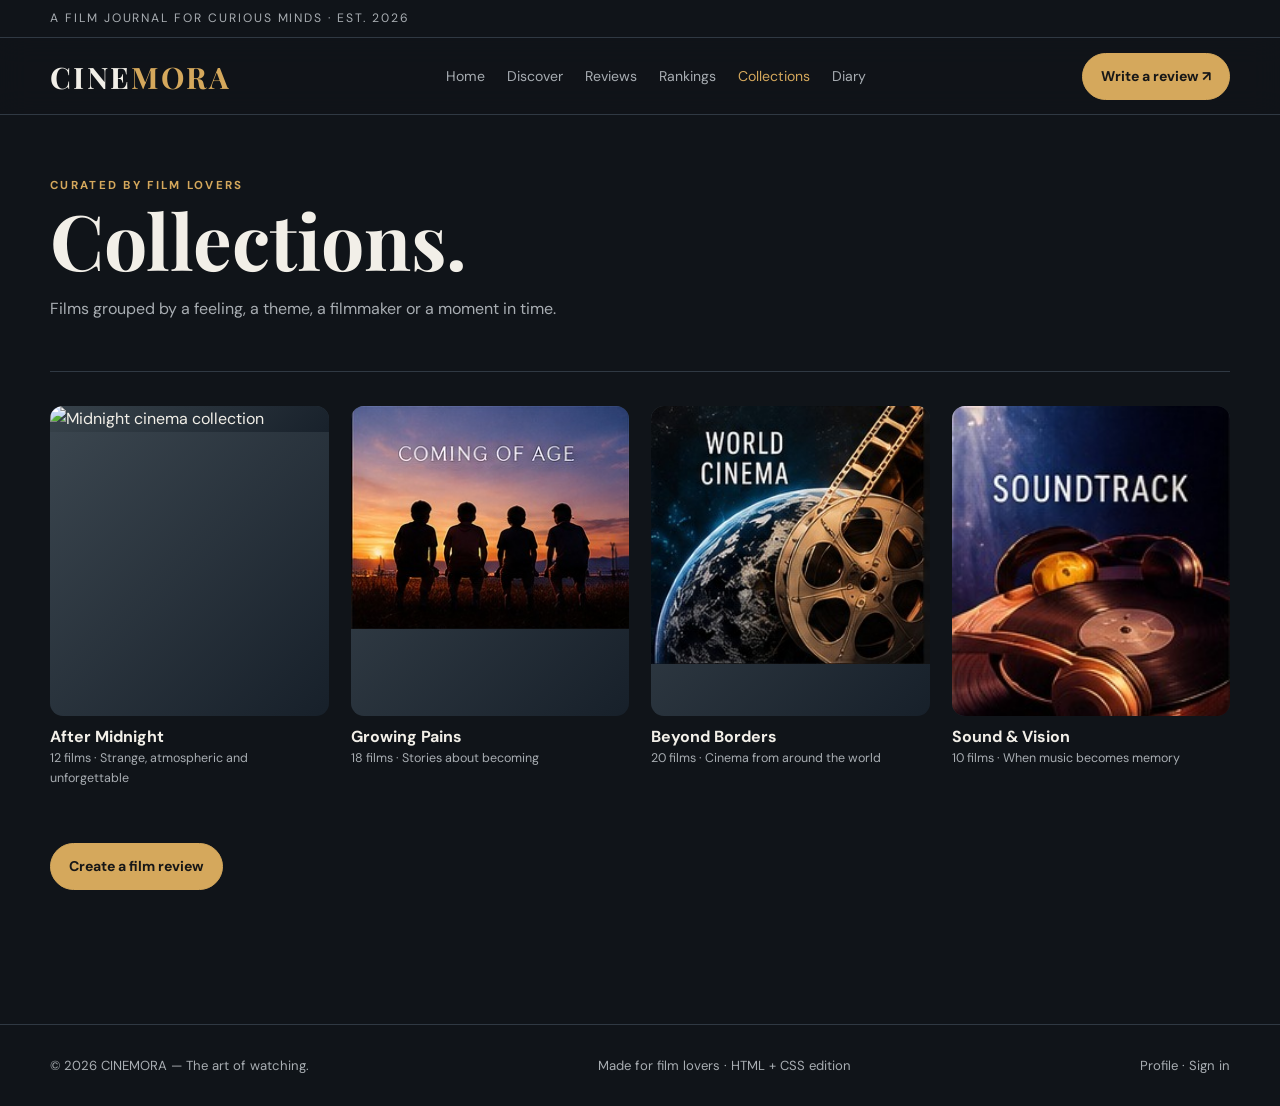
==== collections.html @ 4ff5b189 "Merge pull request #1 from sharathbeeraka6-lab/ali1 Ali1" ====
<!DOCTYPE html>
<html lang="en">

<head>
    <meta charset="UTF-8">
    <meta name="viewport" content="width=device-width, initial-scale=1.0">
    <meta name="description" content="Collections">
    <title>Collections | CINEMORA</title>
    <link rel="stylesheet" href="css/style.css">

</head>

<body>

    <!-- 6. Topline -->
    <div class="topline">

        <div class="container">
            A film journal for curious minds · Est. 2026
        </div>

    </div>

    <!-- 7. Navigation Bar -->
    <div class="nav-wrap">

        <div class="container">

            <nav>

                <!-- Website Logo -->
                <a class="logo" href="index.html">
                    CINE<span>MORA</span>
                </a>

                <!-- Navigation Links -->
                <div class="nav-links">

                    <a class="" href="index.html">Home</a>

                    <a class="" href="discover.html">Discover</a>

                    <a class="" href="review-hub.html">Reviews</a>

                    <a class="" href="rankings.html">Rankings</a>

                    <a class="active" href="collections.html">
                        Collections
                    </a>

                    <a class="" href="diary.html">Diary</a>

                </div>

                <!-- Review Button -->
                <a class="nav-cta" href="write-review.html">
                    Write a review ↗
                </a>

            </nav>

        </div>

    </div>

    <!-- 8. Main Content -->
    <main class="container">

        <!-- 9. Page Heading -->
        <div class="page-title">

            <div class="eyebrow">
                Curated by film lovers
            </div>

            <h1>Collections.</h1>

            <p>
                Films grouped by a feeling, a theme,
                a filmmaker or a moment in time.
            </p>

        </div>

        <!-- 10. Movie Collections Grid -->
        <div class="movie-grid">

            <!-- First Collection: After Midnight -->
            <article class="movie-card">

                <a href="discover.html">

                    <!-- Collection Poster -->
                    <div class="poster">

                        <div class="image-slot">
                            <img src="C:\Users\Arshad PC\Desktop\movie.itc\Movie-Review-Website\images\midnight2.png"
                                 alt="Midnight cinema collection">
                        </div>

                    </div>

                    <!-- Collection Information -->
                    <h3>After Midnight</h3>

                    <div class="meta">
                        12 films · Strange, atmospheric
                        and unforgettable
                    </div>

                </a>

            </article>

            <!-- Second Collection: Growing Pains -->
            <article class="movie-card">

                <a href="discover.html">

                    <!-- Collection Poster -->
                    <div class="poster">

                        <div class="image-slot">
                            <img src="images/coming-of-age.jpg"
                                 alt="Coming of age collection">
                        </div>

                    </div>

                    <!-- Collection Information -->
                    <h3>Growing Pains</h3>

                    <div class="meta">
                        18 films · Stories about becoming
                    </div>

                </a>

            </article>

            <!-- Third Collection: Beyond Borders -->
            <article class="movie-card">

                <a href="discover.html">

                    <!-- Collection Poster -->
                    <div class="poster">

                        <div class="image-slot">
                            <img src="images/world-cinema.jpg"
                                 alt="World cinema collection">
                        </div>

                    </div>

                    <!-- Collection Information -->
                    <h3>Beyond Borders</h3>

                    <div class="meta">
                        20 films · Cinema from around the world
                    </div>

                </a>

            </article>

            <!-- Fourth Collection: Sound & Vision -->
            <article class="movie-card">

                <a href="discover.html">

                    <!-- Collection Poster -->
                    <div class="poster">

                        <div class="image-slot">
                            <img src="images/soundtrack.jpg"
                                 alt="Soundtrack collection">
                        </div>

                    </div>

                    <!-- Collection Information -->
                    <h3>Sound & Vision</h3>

                    <div class="meta">
                        10 films · When music becomes memory
                    </div>

                </a>

            </article>

        </div>

        <!-- 11. Create Review Button -->
        <div class="section">

            <a class="btn" href="write-review.html">
                Create a film review
            </a>

        </div>

    </main>

    <!-- 12. Footer -->
    <footer>

        <div class="container footer-inner">

            <span>
                © 2026 CINEMORA — The art of watching.
            </span>

            <span>
                Made for film lovers · HTML + CSS edition
            </span>

            <span>
                <a href="profile.html">Profile</a>
                ·
                <a href="login.html">Sign in</a>
            </span>

        </div>

    </footer>

</body>
</html>
---- css/style.css ----
@import url('https://fonts.googleapis.com/css2?family=DM+Sans:wght@400;500;600;700&family=Playfair+Display:wght@500;600;700&display=swap');


:root {
    --bg: #101419;
    --panel: #1a2129;
    --panel2: #222c36;
    --text: #f2efe8;
    --muted: #a8adb2;
    --gold: #d5a85c;
    --line: #303943;
    --white: #fff;

    --radius: 18px;
    --max: 1180px;
}


* {
    box-sizing: border-box;
}

html {
    scroll-behavior: smooth;
}

body {
    margin: 0;
    background: var(--bg);
    color: var(--text);
    font-family: 'DM Sans', sans-serif;
    line-height: 1.6;
}

a {
    color: inherit;
    text-decoration: none;
}

img {
    display: block;
    width: 100%;
    height: 100%;
    object-fit: cover;
}

button,
input,
textarea,
select {
    font: inherit;
}


.container {
    width: min(var(--max), calc(100% - 40px));
    margin: auto;
}

.topline {
    border-bottom: 1px solid var(--line);
    color: var(--muted);
    font-size: .76rem;
    letter-spacing: .16em;
    text-transform: uppercase;
    padding: 9px 0;
}

.nav-wrap {
    position: sticky;
    top: 0;
    z-index: 10;
    background: rgba(16, 20, 25, .94);
    backdrop-filter: blur(14px);
    border-bottom: 1px solid var(--line);
}

nav {
    min-height: 76px;
    display: flex;
    align-items: center;
    justify-content: space-between;
    gap: 24px;
}

.logo {
    font-family: 'Playfair Display', serif;
    font-size: 1.85rem;
    letter-spacing: .08em;
    font-weight: 700;
}

.logo span {
    color: var(--gold);
}

.nav-links {
    display: flex;
    align-items: center;
    gap: 22px;
    flex-wrap: wrap;
}

.nav-links a {
    font-size: .88rem;
    color: var(--muted);
    transition: .2s;
}

.nav-links a:hover,
.nav-links a.active {
    color: var(--gold);
}


.nav-cta,
.btn {
    display: inline-flex;
    align-items: center;
    justify-content: center;
    padding: 11px 18px;
    border-radius: 999px;
    background: var(--gold);
    color: #171717;
    font-weight: 700;
    font-size: .88rem;
    border: 1px solid var(--gold);
    transition: .2s;
}

.nav-cta:hover,
.btn:hover {
    transform: translateY(-2px);
    filter: brightness(1.08);
}

.btn.outline {
    background: transparent;
    color: var(--text);
    border-color: var(--line);
}

.btn.small {
    padding: 8px 13px;
    font-size: .78rem;
}


main {
    padding: 38px 0 80px;
}

.eyebrow {
    color: var(--gold);
    font-size: .72rem;
    letter-spacing: .2em;
    text-transform: uppercase;
    font-weight: 700;
}


h1,
h2,
h3 {
    font-family: 'Playfair Display', serif;
    line-height: 1.12;
    margin: 0 0 14px;
}

h1 {
    font-size: clamp(2.6rem, 6vw, 5.4rem);
    max-width: 850px;
}

h2 {
    font-size: clamp(1.8rem, 3vw, 2.6rem);
}

h3 {
    font-size: 1.35rem;
}

p {
    color: var(--muted);
    margin: 0 0 16px;
}


.hero {
    display: grid;
    grid-template-columns: 1.05fr .95fr;
    gap: 44px;
    align-items: center;
    padding: 34px 0 62px;
}

.hero-copy p {
    max-width: 570px;
    font-size: 1.05rem;
    margin: 20px 0 26px;
}

.hero-image {
    height: 510px;
    border-radius: var(--radius);
    overflow: hidden;
    position: relative;
    background: linear-gradient(135deg, #38434b, #121820);
}

.hero-image:after {
    content: "FEATURED FRAME";
    position: absolute;
    bottom: 18px;
    left: 20px;
    color: white;
    font-size: .7rem;
    letter-spacing: .2em;
    text-shadow: 0 2px 8px #000;
}

.image-slot {
    background: linear-gradient(135deg, #38434b, #18212b);
    overflow: hidden;
    position: relative;
}

.image-slot img {
    transition: transform .5s;
}

.image-slot:hover img {
    transform: scale(1.045);
}

.hero-actions {
    display: flex;
    gap: 12px;
    flex-wrap: wrap;
}


.section {
    margin: 54px 0;
}

.section-head {
    display: flex;
    justify-content: space-between;
    align-items: end;
    gap: 20px;
    margin-bottom: 22px;
}

.section-head p {
    max-width: 480px;
    margin: 0;
}

.text-link {
    color: var(--gold);
    font-size: .86rem;
    font-weight: 700;
}


.movie-grid {
    display: grid;
    grid-template-columns: repeat(4, 1fr);
    gap: 22px;
}

.movie-card {
    min-width: 0;
}

.poster {
    height: 310px;
    border-radius: 13px;
    overflow: hidden;
    background: linear-gradient(135deg, #3c4750, #17202a);
    position: relative;
}

.poster .rating {
    position: absolute;
    top: 12px;
    right: 12px;
    background: rgba(16, 20, 25, .88);
    padding: 6px 10px;
    border-radius: 99px;
    color: var(--gold);
    font-size: .78rem;
    font-weight: 700;
}

.movie-card h3 {
    font-family: 'DM Sans', sans-serif;
    font-size: 1rem;
    margin: 12px 0 3px;
}

.meta {
    font-size: .78rem;
    color: var(--muted);
}

.tag {
    display: inline-block;
    border: 1px solid var(--line);
    padding: 5px 10px;
    border-radius: 99px;
    color: var(--muted);
    font-size: .75rem;
    margin: 4px 4px 0 0;
}


.feature-band {
    display: grid;
    grid-template-columns: 1fr 1fr;
    gap: 28px;
    background: var(--panel);
    padding: 28px;
    border-radius: var(--radius);
    align-items: center;
}

.feature-band .image-slot {
    height: 330px;
    border-radius: 13px;
}

.feature-band p {
    max-width: 520px;
}


.split {
    display: grid;
    grid-template-columns: 1fr 1fr;
    gap: 24px;
}

.panel {
    background: var(--panel);
    border: 1px solid var(--line);
    border-radius: var(--radius);
    padding: 24px;
}

.panel h3 {
    margin-bottom: 10px;
}


.list-row {
    display: flex;
    gap: 16px;
    align-items: center;
    padding: 14px 0;
    border-bottom: 1px solid var(--line);
}

.list-row:last-child {
    border: 0;
}

.thumb {
    width: 66px;
    height: 84px;
    flex: none;
    border-radius: 8px;
    overflow: hidden;
    background: var(--panel2);
}

.list-row .grow {
    flex: 1;
}

.list-row strong {
    display: block;
}

.score {
    color: var(--gold);
    font-weight: 700;
}


.page-title {
    padding: 24px 0 34px;
    border-bottom: 1px solid var(--line);
    margin-bottom: 34px;
}

.page-title p {
    max-width: 650px;
    margin-top: 12px;
}

.filters {
    display: flex;
    gap: 8px;
    flex-wrap: wrap;
    margin: 20px 0 28px;
}


.searchbox {
    display: flex;
    gap: 10px;
    margin: 18px 0;
}

.searchbox input {
    flex: 1;
}


input,
textarea,
select {
    background: #111820;
    border: 1px solid var(--line);
    border-radius: 10px;
    padding: 13px 14px;
    color: var(--text);
    width: 100%;
    outline: none;
}

input:focus,
textarea:focus,
select:focus {
    border-color: var(--gold);
}

label {
    display: block;
    font-size: .82rem;
    color: var(--muted);
    margin: 14px 0 7px;
}

textarea {
    min-height: 130px;
    resize: vertical;
}


.form-card {
    max-width: 760px;
    margin: auto;
    background: var(--panel);
    padding: 30px;
    border: 1px solid var(--line);
    border-radius: var(--radius);
}

.form-grid {
    display: grid;
    grid-template-columns: 1fr 1fr;
    gap: 16px;
}


.movie-detail {
    display: grid;
    grid-template-columns: 320px 1fr;
    gap: 38px;
    align-items: start;
}

.detail-poster {
    height: 465px;
    border-radius: 15px;
    overflow: hidden;
    background: var(--panel2);
}

.big-score {
    font-family: 'Playfair Display', serif;
    color: var(--gold);
    font-size: 3rem;
}


.rating-bars {
    display: grid;
    gap: 13px;
    margin: 20px 0;
}

.bar-line {
    display: grid;
    grid-template-columns: 125px 1fr 35px;
    gap: 12px;
    align-items: center;
    color: var(--muted);
    font-size: .85rem;
}

.bar {
    height: 7px;
    background: #303943;
    border-radius: 20px;
    overflow: hidden;
}

.bar i {
    display: block;
    height: 100%;
    background: var(--gold);
    border-radius: 20px;
}


.quote {
    font-family: 'Playfair Display', serif;
    font-size: 1.4rem;
    color: var(--text);
    border-left: 3px solid var(--gold);
    padding-left: 20px;
    margin: 24px 0;
}


.avatar {
    width: 54px;
    height: 54px;
    border-radius: 50%;
    overflow: hidden;
    background: var(--panel2);
    flex: none;
}

.review {
    background: var(--panel);
    padding: 22px;
    border-radius: 14px;
    border: 1px solid var(--line);
    margin-bottom: 14px;
}

.review-top {
    display: flex;
    align-items: center;
    gap: 12px;
    margin-bottom: 12px;
}

.review-top .grow {
    flex: 1;
}

.review p {
    margin-bottom: 0;
}


.profile-head {
    display: flex;
    gap: 24px;
    align-items: center;
    background: var(--panel);
    padding: 28px;
    border-radius: var(--radius);
}

.profile-avatar {
    width: 110px;
    height: 110px;
    border-radius: 50%;
    overflow: hidden;
    background: var(--panel2);
    flex: none;
}

.stats {
    display: flex;
    gap: 28px;
    flex-wrap: wrap;
    margin-top: 16px;
}

.stats strong {
    display: block;
    color: var(--text);
    font-size: 1.25rem;
}

.stats span {
    color: var(--muted);
    font-size: .78rem;
}


.auth-wrap {
    max-width: 480px;
    margin: 20px auto;
}

.auth-wrap .logo {
    text-align: center;
    margin-bottom: 22px;
}


footer {
    border-top: 1px solid var(--line);
    padding: 30px 0;
    color: var(--muted);
    font-size: .82rem;
}

.footer-inner {
    display: flex;
    justify-content: space-between;
    gap: 20px;
    flex-wrap: wrap;
}


.note {
    border: 1px dashed #69737d;
    border-radius: 12px;
    padding: 16px;
    color: var(--muted);
    font-size: .85rem;
    margin: 20px 0;
}

.empty-slot {
    height: 100%;
    display: flex;
    align-items: center;
    justify-content: center;
    color: #aab2b9;
    font-size: .75rem;
    letter-spacing: .12em;
    text-align: center;
    padding: 12px;
}


/* TABLET RESPONSIVE DESIGN */

@media (max-width: 900px) {

    .nav-links {
        gap: 12px;
    }

    .hero {
        grid-template-columns: 1fr;
    }

    .hero-image {
        height: 390px;
    }

    .movie-grid {
        grid-template-columns: repeat(2, 1fr);
    }

    .movie-detail {
        grid-template-columns: 250px 1fr;
    }

    .poster {
        height: 270px;
    }

}


/* MOBILE RESPONSIVE DESIGN */

@media (max-width: 620px) {

    .container {
        width: min(100% - 28px, var(--max));
    }

    nav {
        padding: 14px 0;
        align-items: flex-start;
        flex-direction: column;
    }

    .nav-links {
        gap: 10px 15px;
    }

    .nav-cta {
        display: none;
    }

    .hero {
        padding-top: 10px;
    }

    .hero-image {
        height: 300px;
    }

    .movie-grid {
        gap: 14px;
    }

    .poster {
        height: 230px;
    }

    .split,
    .feature-band,
    .movie-detail,
    .form-grid {
        grid-template-columns: 1fr;
    }

    .detail-poster {
        height: 420px;
        max-width: 300px;
    }

    .feature-band .image-slot {
        height: 230px;
    }

    .profile-head {
        align-items: flex-start;
        flex-direction: column;
    }

    .section-head {
        align-items: flex-start;
        flex-direction: column;
    }

    .bar-line {
        grid-template-columns: 95px 1fr 28px;
    }

}
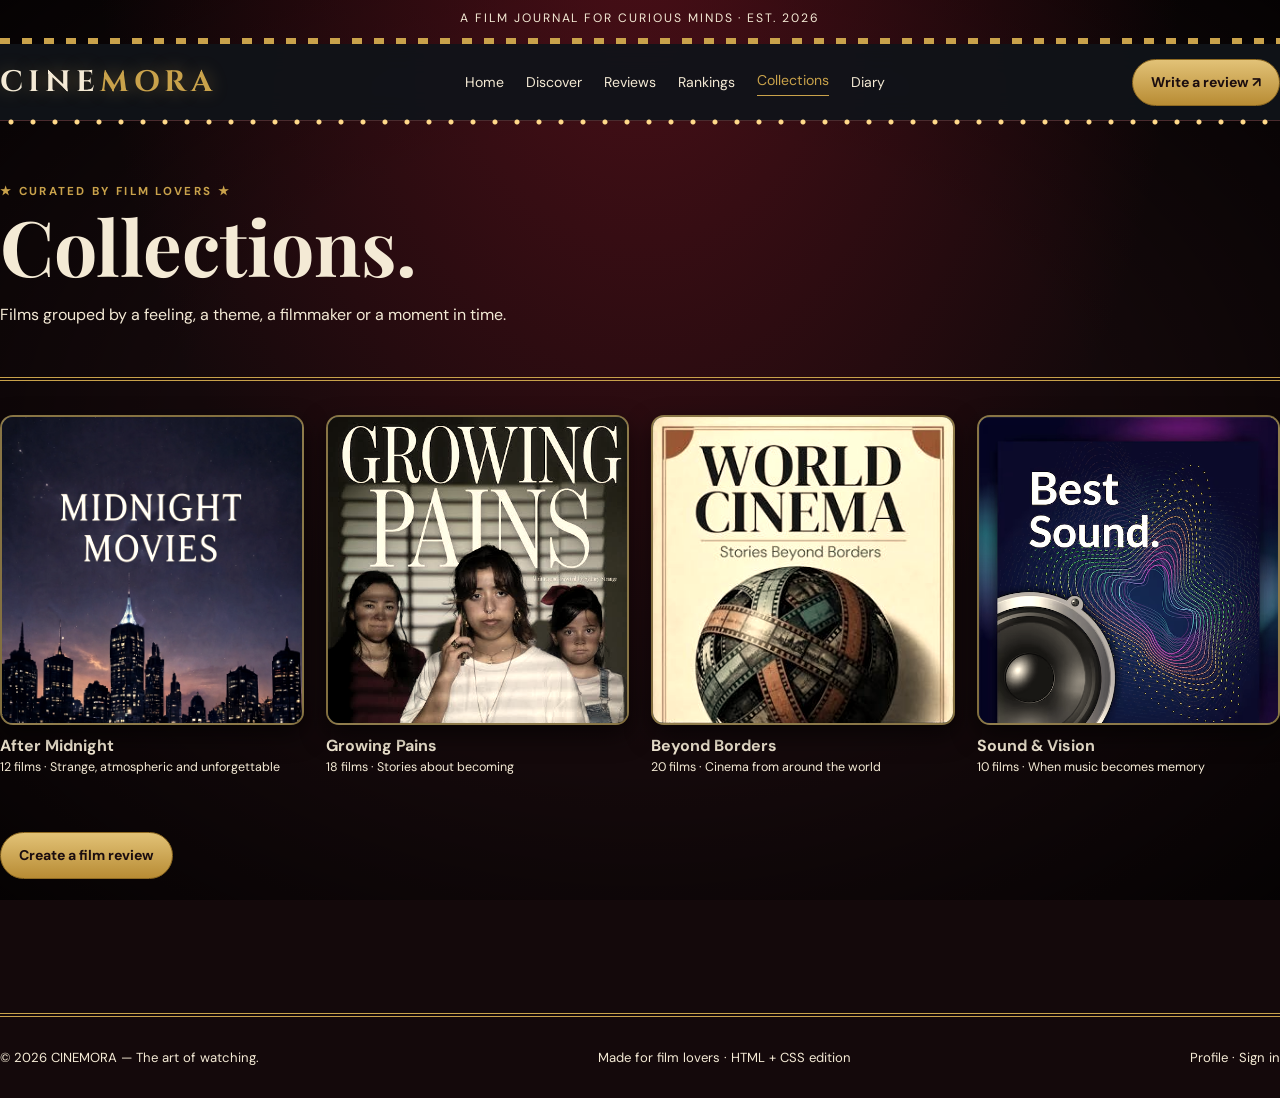
==== commit b00ea545: "commit" ====
--- a/collections.html
+++ b/collections.html
@@ -3,10 +3,20 @@
 <html lang="en">
 
 <head>
+
+    <!-- 1. Character Encoding -->
     <meta charset="UTF-8">
+
+    <!-- 2. Responsive Design -->
     <meta name="viewport" content="width=device-width, initial-scale=1.0">
+
+    <!-- 3. SEO Description -->
     <meta name="description" content="Collections">
+
+    <!-- 4. Page Title -->
     <title>Collections | CINEMORA</title>
+
+    <!-- 5. External CSS -->
     <link rel="stylesheet" href="css/style.css">
 
 </head>
@@ -95,7 +105,7 @@
                     <div class="poster">
 
                         <div class="image-slot">
-                            <img src="C:\Users\Arshad PC\Desktop\movie.itc\Movie-Review-Website\images\midnight2.png"
+                            <img src="images\midnight2.png"
                                  alt="Midnight cinema collection">
                         </div>
 
@@ -122,7 +132,7 @@
                     <div class="poster">
 
                         <div class="image-slot">
-                            <img src="images/coming-of-age.jpg"
+                            <img src="images\grow.pain.png"
                                  alt="Coming of age collection">
                         </div>
 
@@ -148,7 +158,7 @@
                     <div class="poster">
 
                         <div class="image-slot">
-                            <img src="images/world-cinema.jpg"
+                            <img src="images\cinemaworld1.png"
                                  alt="World cinema collection">
                         </div>
 
@@ -174,7 +184,7 @@
                     <div class="poster">
 
                         <div class="image-slot">
-                            <img src="images/soundtrack.jpg"
+                            <img src="images\music3.png"
                                  alt="Soundtrack collection">
                         </div>
 
--- a/css/style.css
+++ b/css/style.css
@@ -1,17 +1,17 @@
-@import url('https://fonts.googleapis.com/css2?family=DM+Sans:wght@400;500;600;700&family=Playfair+Display:wght@500;600;700&display=swap');
+@import url('https://fonts.googleapis.com/css2?family=Cinzel:wght@600;700&family=DM+Sans:wght@400;500;600;700&family=Playfair+Display:ital,wght@0,500;0,600;0,700;1,500&display=swap');
 
 
 :root {
-    --bg: #101419;
-    --panel: #1a2129;
-    --panel2: #222c36;
-    --text: #f2efe8;
-    --muted: #a8adb2;
-    --gold: #d5a85c;
-    --line: #303943;
+    --bg: #14090b;
+    --panel: #1f1013;
+    --panel2: #2a171a;
+    --text: #f4ead5;
+    --muted: b7a58f;
+    --gold: #c9a24b;
+    --line: #4a2b2e;
     --white: #fff;
 
-    --radius: 18px;
+    --radius: 10px
     --max: 1180px;
 }
 
@@ -26,7 +26,11 @@
 
 body {
     margin: 0;
-    background: var(--bg);
+    background:   
+        radial-gradient(ellipse at 50% -10%, rgba(122, 21, 35, .55), transparent 60%),
+        radial-gradient(ellipse at center, transparent 50%, rgba(0, 0, 0, .75) 100%),
+        var(--bg);
+    background-attachment: fixed;
     color: var(--text);
     font-family: 'DM Sans', sans-serif;
     line-height: 1.6;
@@ -58,12 +62,13 @@
 }
 
 .topline {
-    border-bottom: 1px solid var(--line);
+    text-align: center;
     color: var(--muted);
     font-size: .76rem;
     letter-spacing: .16em;
     text-transform: uppercase;
-    padding: 9px 0;
+    padding: 9px 0 16px;
+    background: repeating-linear-gradient(90deg, var(--gold) 0 10px, transparent 10px 22px) bottom / 100% 6px no-repeat;
 }
 
 .nav-wrap {
@@ -84,10 +89,11 @@
 }
 
 .logo {
-    font-family: 'Playfair Display', serif;
+    font-family: 'Cinzel',serif;
     font-size: 1.85rem;
-    letter-spacing: .08em;
+    letter-spacing: .18em;
     font-weight: 700;
+    text-shadow:0 0 18px rgba(201, 162, 75, .45);
 }
 
 .logo span {
@@ -120,11 +126,11 @@
     justify-content: center;
     padding: 11px 18px;
     border-radius: 999px;
-    background: var(--gold);
-    color: #171717;
+    background: linear-gradient(180deg, #e2c277, #b88c34);
+    color:#1b0d0f;
     font-weight: 700;
     font-size: .88rem;
-    border: 1px solid var(--gold);
+    border:  1px solid #8f6a22;
     transition: .2s;
 }
 
@@ -391,7 +397,7 @@
 
 .page-title {
     padding: 24px 0 34px;
-    border-bottom: 1px solid var(--line);
+    border-bottom: 4px double var(--gold);
     margin-bottom: 34px;
 }
 
@@ -609,7 +615,7 @@
 
 
 footer {
-    border-top: 1px solid var(--line);
+    border-top: 4px double var(--gold);
     padding: 30px 0;
     color: var(--muted);
     font-size: .82rem;
@@ -744,4 +750,63 @@
         grid-template-columns: 95px 1fr 28px;
     }
 
+}
+/* ===== CLASSIC CINEMA THEME ===== */
+
+/* Marquee bulbs under navbar (blinking) */
+.nav-wrap::after {
+    content: "";
+    position: absolute;
+    left: 0;
+    right: 0;
+    bottom: -5px;
+    height: 6px;
+    background: radial-gradient(circle, #ffd98a 0 2px, transparent 3px) 0 0 / 22px 6px repeat-x;
+    animation: twinkle 1.6s steps(2) infinite;
+}
+
+@keyframes twinkle {
+    50% { opacity: .3; }
+}
+
+/* Active menu underline */
+.nav-links a.active {
+    border-bottom: 1px solid var(--gold);
+    padding-bottom: 3px;
+}
+
+/* Stars around small headings */
+.eyebrow::before { content: "★ "; }
+.eyebrow::after  { content: " ★"; }
+
+/* Gold picture-frame cards */
+.panel,
+.review,
+.form-card,
+.feature-band,
+.profile-head {
+    border: 1px solid rgba(201, 162, 75, .45);
+    box-shadow:
+        inset 0 0 0 5px var(--panel),
+        inset 0 0 0 6px rgba(201, 162, 75, .3);
+}
+
+/* Posters: framed, sepia, full colour on hover */
+.poster {
+    border: 2px solid rgba(201, 162, 75, .6);
+    box-shadow: 0 10px 25px rgba(0, 0, 0, .6);
+}
+
+.poster img {
+    filter: sepia(.35) contrast(1.05);
+    transition: filter .5s, transform .5s;
+}
+
+.movie-card:hover .poster img {
+    filter: none;
+}
+
+.poster .rating {
+    background: rgba(10, 4, 5, .9);
+    border: 1px solid var(--gold);
 }
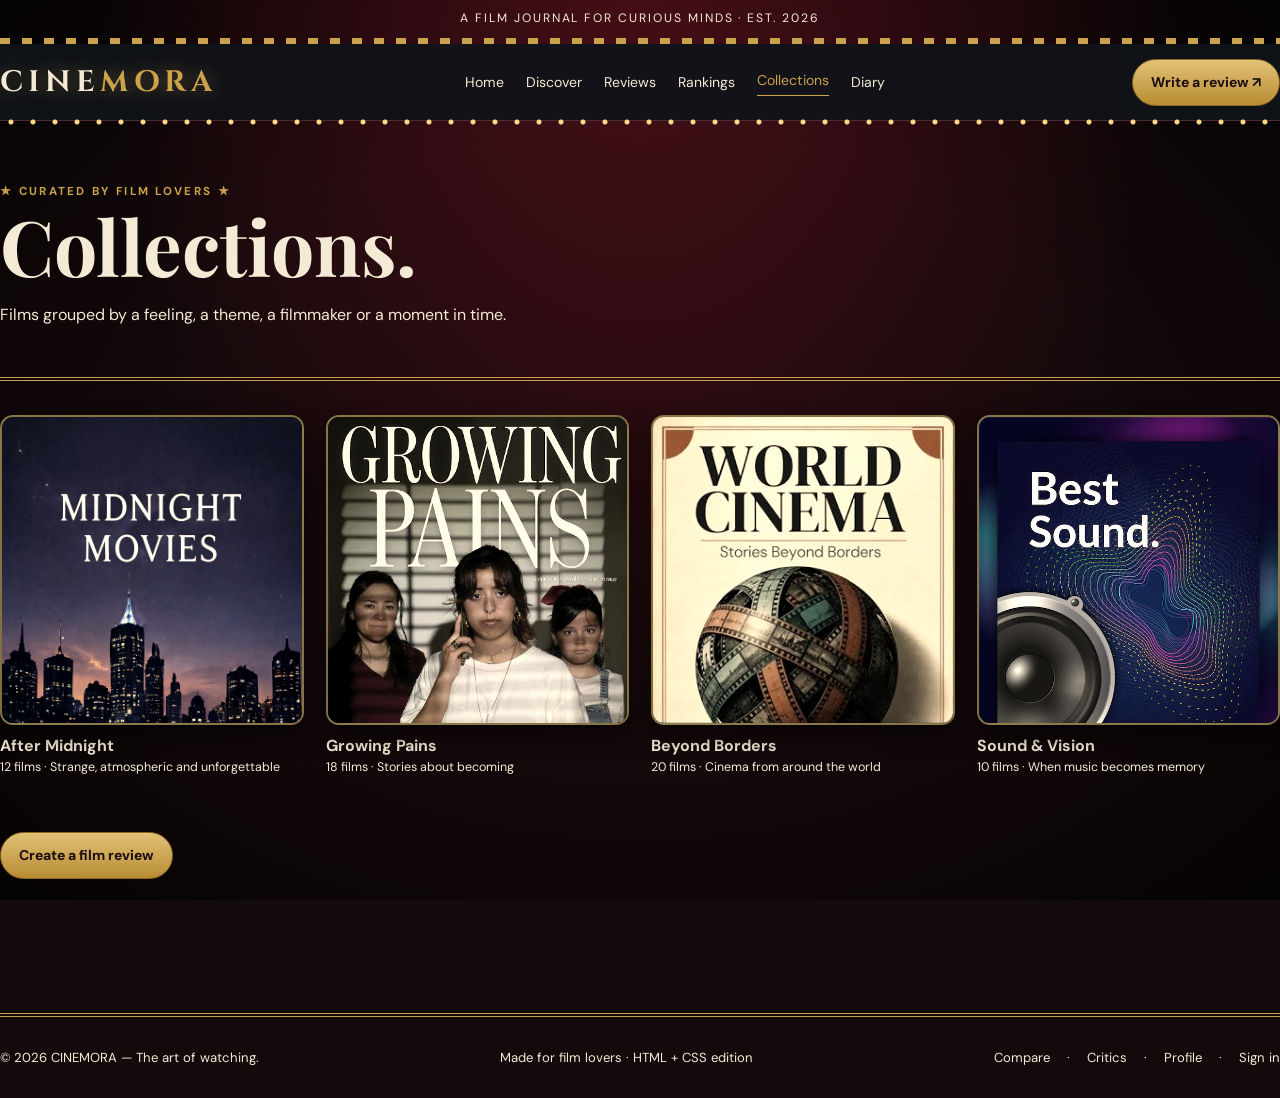
==== commit aa4b97b3: "Connected compare and critics" ====
--- a/collections.html
+++ b/collections.html
@@ -3,20 +3,10 @@
 <html lang="en">
 
 <head>
-
-    <!-- 1. Character Encoding -->
     <meta charset="UTF-8">
-
-    <!-- 2. Responsive Design -->
     <meta name="viewport" content="width=device-width, initial-scale=1.0">
-
-    <!-- 3. SEO Description -->
     <meta name="description" content="Collections">
-
-    <!-- 4. Page Title -->
     <title>Collections | CINEMORA</title>
-
-    <!-- 5. External CSS -->
     <link rel="stylesheet" href="css/style.css">
 
 </head>
@@ -228,8 +218,12 @@
             </span>
 
             <span>
+                <a href="compare.html">Compare</a>
+                　·　
+                <a href="critics.html">Critics</a>
+                　·　
                 <a href="profile.html">Profile</a>
-                ·
+                　·　
                 <a href="login.html">Sign in</a>
             </span>
 
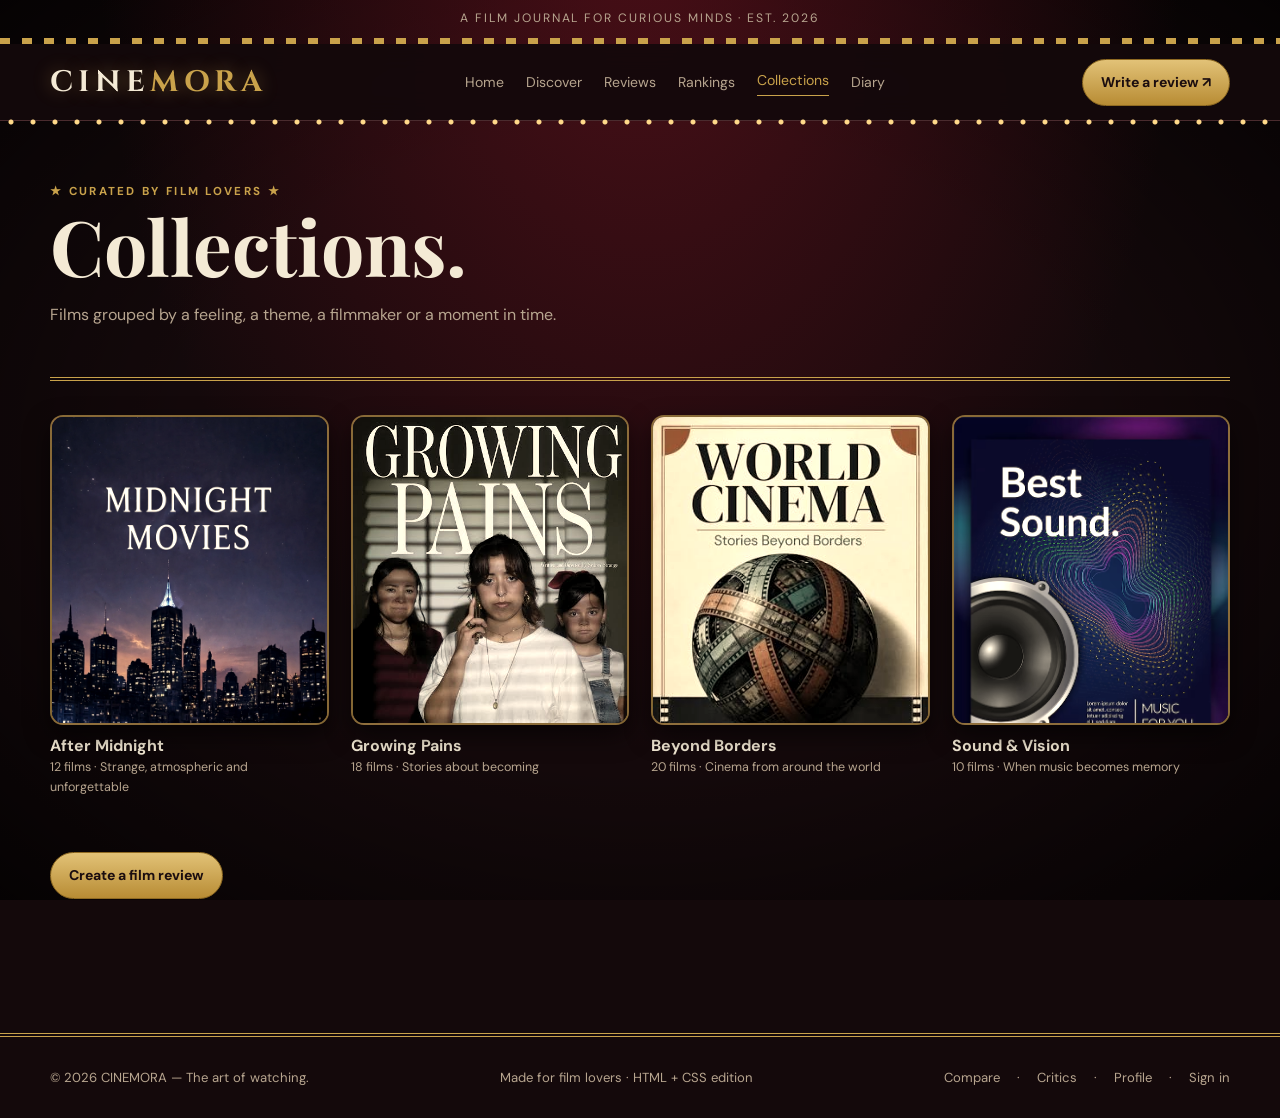
==== commit f5c340f5: "changed errors" ====
--- a/collections.html
+++ b/collections.html
@@ -95,7 +95,7 @@
                     <div class="poster">
 
                         <div class="image-slot">
-                            <img src="images\midnight2.png"
+                            <img src="images/midnight2.png"
                                  alt="Midnight cinema collection">
                         </div>
 
@@ -122,7 +122,7 @@
                     <div class="poster">
 
                         <div class="image-slot">
-                            <img src="images\grow.pain.png"
+                            <img src="images/grow.pain.png"
                                  alt="Coming of age collection">
                         </div>
 
@@ -148,7 +148,7 @@
                     <div class="poster">
 
                         <div class="image-slot">
-                            <img src="images\cinemaworld1.png"
+                            <img src="images/cinemaworld1.png"
                                  alt="World cinema collection">
                         </div>
 
@@ -174,14 +174,14 @@
                     <div class="poster">
 
                         <div class="image-slot">
-                            <img src="images\music3.png"
+                            <img src="images/music3.png"
                                  alt="Soundtrack collection">
                         </div>
 
                     </div>
 
                     <!-- Collection Information -->
-                    <h3>Sound & Vision</h3>
+                    <h3>Sound &amp; Vision</h3>
 
                     <div class="meta">
                         10 films · When music becomes memory
--- a/css/style.css
+++ b/css/style.css
@@ -6,12 +6,12 @@
     --panel: #1f1013;
     --panel2: #2a171a;
     --text: #f4ead5;
-    --muted: b7a58f;
+    --muted:#b7a58f;
     --gold: #c9a24b;
     --line: #4a2b2e;
     --white: #fff;
 
-    --radius: 10px
+    --radius: 10px;
     --max: 1180px;
 }
 
@@ -75,7 +75,7 @@
     position: sticky;
     top: 0;
     z-index: 10;
-    background: rgba(16, 20, 25, .94);
+    background: rgba(20,9,11 , .94);
     backdrop-filter: blur(14px);
     border-bottom: 1px solid var(--line);
 }
@@ -211,7 +211,7 @@
     border-radius: var(--radius);
     overflow: hidden;
     position: relative;
-    background: linear-gradient(135deg, #38434b, #121820);
+    background: linear-gradient(135deg,#3a2226, #1a0d10);
 }
 
 .hero-image:after {
@@ -226,7 +226,7 @@
 }
 
 .image-slot {
-    background: linear-gradient(135deg, #38434b, #18212b);
+    background: linear-gradient(135deg,#3a2226, #1a0d10);
     overflow: hidden;
     position: relative;
 }
@@ -284,7 +284,7 @@
     height: 310px;
     border-radius: 13px;
     overflow: hidden;
-    background: linear-gradient(135deg, #3c4750, #17202a);
+    background: linear-gradient(135deg, #3a2226, #1a0d10);
     position: relative;
 }
 
@@ -292,7 +292,7 @@
     position: absolute;
     top: 12px;
     right: 12px;
-    background: rgba(16, 20, 25, .88);
+    background: rgba(20,9,11, .88);
     padding: 6px 10px;
     border-radius: 99px;
     color: var(--gold);
@@ -428,7 +428,7 @@
 input,
 textarea,
 select {
-    background: #111820;
+    background: var(--panel2);
     border: 1px solid var(--line);
     border-radius: 10px;
     padding: 13px 14px;
@@ -510,7 +510,7 @@
 
 .bar {
     height: 7px;
-    background: #303943;
+    background: #4a2b2e;
     border-radius: 20px;
     overflow: hidden;
 }
@@ -534,6 +534,11 @@
 
 
 .avatar {
+    display: flex;
+    align-items: center;
+    justify-content: center;
+    font-weight: 700;
+    color: var(--gold);
     width: 54px;
     height: 54px;
     border-radius: 50%;
@@ -630,7 +635,7 @@
 
 
 .note {
-    border: 1px dashed #69737d;
+    border: 1px dashed var(--line);
     border-radius: 12px;
     padding: 16px;
     color: var(--muted);
@@ -701,7 +706,7 @@
     }
 
     .nav-cta {
-        display: none;
+        padding: 8px 14px; font-size: .8rem;
     }
 
     .hero {
@@ -804,6 +809,17 @@
 
 .movie-card:hover .poster img {
     filter: none;
+    .ratings-box { margin: 24px 0; }
+    footer a:hover { color: var(--gold); }
+
+a:focus-visible, .btn:focus-visible {
+    outline: 2px solid var(--gold);
+    outline-offset: 3px;
+}
+
+@media (prefers-reduced-motion: reduce) {
+    .nav-wrap::after { animation: none; }
+}
 }
 
 .poster .rating {
